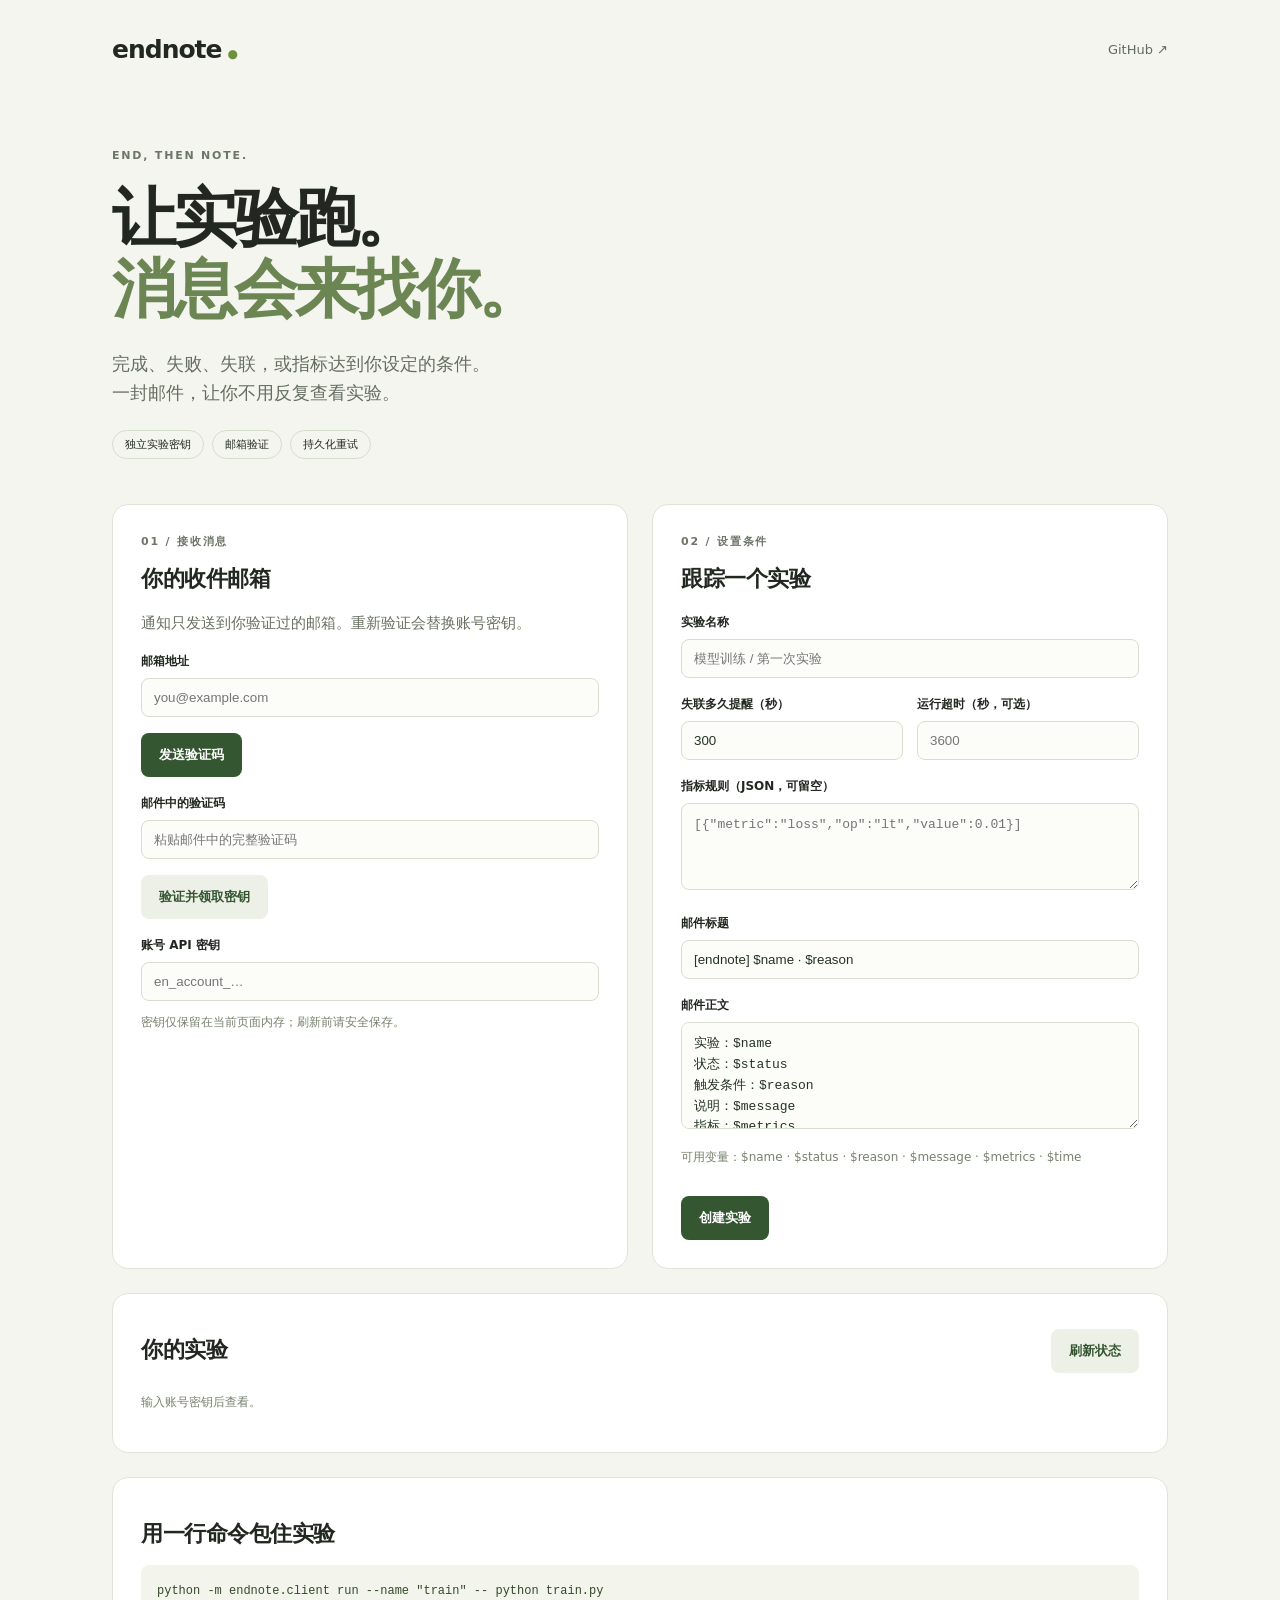
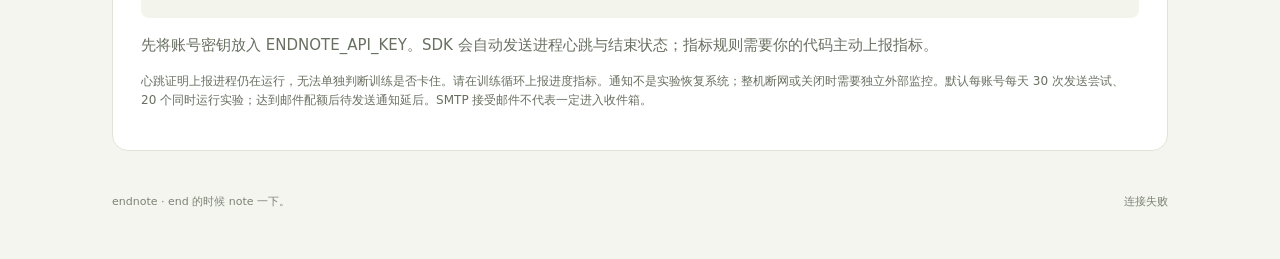
==== endnote/web/index.html @ 96bb0933 "Build endnote experiment email notification API and skill" ====
<!doctype html>
<html lang="zh-CN"><head><meta charset="utf-8"><meta name="viewport" content="width=device-width,initial-scale=1"><title>endnote · end 的时候 note 一下</title><link rel="stylesheet" href="./style.css"><script src="./app.js" defer></script></head>
<body><main>
<nav><a class="brand" href="./">endnote<span>●</span></a><a href="https://github.com/hanhan761/endnote" target="_blank" rel="noopener noreferrer">GitHub ↗</a></nav>
<header><p class="eyebrow">END, THEN NOTE.</p><h1>让实验跑。<br><span>消息会来找你。</span></h1><p class="intro">完成、失败、失联，或指标达到你设定的条件。<br>一封邮件，让你不用反复查看实验。</p><div class="pills"><span>独立实验密钥</span><span>邮箱验证</span><span>持久化重试</span></div></header>
<div id="notice" role="status" aria-live="polite"></div>
<section class="grid">
<article><div class="step">01 / 接收消息</div><h2>你的收件邮箱</h2><p>通知只发送到你验证过的邮箱。重新验证会替换账号密钥。</p>
<label for="email">邮箱地址</label><input id="email" type="email" placeholder="you@example.com" autocomplete="email">
<button id="request">发送验证码</button>
<label for="code">邮件中的验证码</label><input id="code" type="password" autocomplete="off" placeholder="粘贴邮件中的完整验证码">
<button id="verify" class="secondary">验证并领取密钥</button><label for="key">账号 API 密钥</label><input id="key" type="password" autocomplete="off" placeholder="en_account_…">
<p class="small">密钥仅保留在当前页面内存；刷新前请安全保存。</p></article>
<article><div class="step">02 / 设置条件</div><h2>跟踪一个实验</h2><label for="name">实验名称</label><input id="name" placeholder="模型训练 / 第一次实验">
<div class="pair"><div><label for="heartbeat">失联多久提醒（秒）</label><input id="heartbeat" type="number" min="30" max="86400" value="300"></div><div><label for="runtime">运行超时（秒，可选）</label><input id="runtime" type="number" min="30" max="2592000" placeholder="3600"></div></div>
<label for="rules">指标规则（JSON，可留空）</label><textarea id="rules" rows="3" placeholder='[{"metric":"loss","op":"lt","value":0.01}]'></textarea>
<label for="subject">邮件标题</label><input id="subject" value="[endnote] $name · $reason">
<label for="body">邮件正文</label><textarea id="body" rows="4">实验：$name
状态：$status
触发条件：$reason
说明：$message
指标：$metrics</textarea><p class="small">可用变量：$name · $status · $reason · $message · $metrics · $time</p><button id="create">创建实验</button></article>
</section>
<section class="result" id="result" hidden><div class="step">03 / 连接你的代码</div><h2>实验已创建</h2><p>保存这个实验密钥；它只能上报此实验。创建后即开始检测心跳，请及时接入。</p><pre id="credentials"></pre><p>向以下地址 POST JSON，以 Bearer 实验密钥鉴权：</p><pre id="endpoint"></pre><pre>{"event_id":"unique-id","type":"heartbeat"}</pre><p>结束时将 type 换成 succeeded / failed。指标上报示例：</p><pre>{"event_id":"another-id","type":"metric","metrics":{"loss":0.005}}</pre></section>
<section class="tasks"><div class="sectionline"><h2>你的实验</h2><button id="refresh" class="secondary">刷新状态</button></div><div id="tasks"><p class="small">输入账号密钥后查看。</p></div><pre id="detail" hidden></pre></section>
<section class="usage"><h2>用一行命令包住实验</h2><pre>python -m endnote.client run --name "train" -- python train.py</pre><p>先将账号密钥放入 ENDNOTE_API_KEY。SDK 会自动发送进程心跳与结束状态；指标规则需要你的代码主动上报指标。</p><p class="small">心跳证明上报进程仍在运行，无法单独判断训练是否卡住。请在训练循环上报进度指标。通知不是实验恢复系统；整机断网或关闭时需要独立外部监控。默认每账号每天 30 次发送尝试、20 个同时运行实验；达到邮件配额后待发送通知延后。SMTP 接受邮件不代表一定进入收件箱。</p></section>
<footer>endnote · end 的时候 note 一下。<span id="health">正在连接服务…</span></footer>
</main></body></html>
---- endnote/web/style.css ----
*{box-sizing:border-box}body{margin:0;background:#f5f5f0;color:#222821;font:15px/1.6 system-ui,-apple-system,"Segoe UI",sans-serif}main{max-width:1120px;margin:auto;padding:30px 32px}nav{display:flex;align-items:center;justify-content:space-between}a{color:inherit;text-decoration:none}.brand{font-size:25px;font-weight:800;letter-spacing:-1px}.brand span{color:#6b913c;font-size:12px;margin-left:6px}nav>a:last-child{font-size:13px;color:#626b60}header{padding:66px 0 45px}.eyebrow,.step{font-size:11px;font-weight:700;letter-spacing:1.8px;color:#6c7567}h1{font-size:64px;line-height:1.12;letter-spacing:-3px;margin:18px 0 24px}h1 span{color:#6c8653}.intro{font-size:18px;color:#656e61}.pills{display:flex;gap:8px;margin-top:22px}.pills span{font-size:11px;padding:5px 12px;border:1px solid #d5ddcb;border-radius:30px}.grid{display:grid;grid-template-columns:1fr 1fr;gap:24px}article,.result,.tasks,.usage{padding:28px;background:#fff;border:1px solid #e0e4d8;border-radius:16px;margin-bottom:24px}h2{font-size:22px;letter-spacing:-.5px;margin:10px 0 14px}article p,.result p,.usage p{color:#687061}label{display:block;font-size:12px;font-weight:600;margin:17px 0 7px}input,textarea{font:14px/1.5 inherit;width:100%;padding:11px 12px;border:1px solid #d8decf;border-radius:8px;background:#fcfdf9;color:#243321}textarea{font:13px/1.6 ui-monospace,monospace;resize:vertical}input:focus,textarea:focus{outline:2px solid #a8bb90;outline-offset:2px}button{margin-top:16px;background:#345631;color:white;border:0;border-radius:8px;padding:12px 18px;cursor:pointer;font-weight:600;min-height:44px}button:hover{background:#476e41}button:disabled{opacity:.55;cursor:wait}.secondary{background:#edf0e6;color:#345631}.secondary:hover{background:#dfe6d5}.small{font-size:12px;color:#77816e}.pair{display:grid;grid-template-columns:1fr 1fr;gap:14px}pre{overflow:auto;white-space:pre-wrap;overflow-wrap:anywhere;background:#f3f5ed;border-radius:8px;padding:16px;font:12px/1.7 ui-monospace,monospace;color:#344a2a}.sectionline{display:flex;align-items:center;justify-content:space-between}.sectionline button{margin:0}.task{display:flex;justify-content:space-between;align-items:center;padding:12px 0;border-top:1px solid #e9eddf;gap:14px}.task strong{display:block}.task span{font-size:12px;color:#737e6b}.task button{margin:0;padding:8px 12px}#notice{padding:12px 16px;border-radius:8px;background:#e9efdd;margin-bottom:24px;display:none}#notice.error{background:#fff0e5;color:#8b4625}footer{display:flex;justify-content:space-between;font-size:11px;color:#7b8374;padding:18px 0}#health{margin-left:16px}@media(max-width:760px){main{padding:20px}header{padding:42px 0 32px}h1{font-size:46px;letter-spacing:-2px}.grid{grid-template-columns:1fr;gap:0}article,.result,.tasks,.usage{padding:22px}.pair{grid-template-columns:1fr}footer{display:block}#health{display:block;margin:8px 0}}
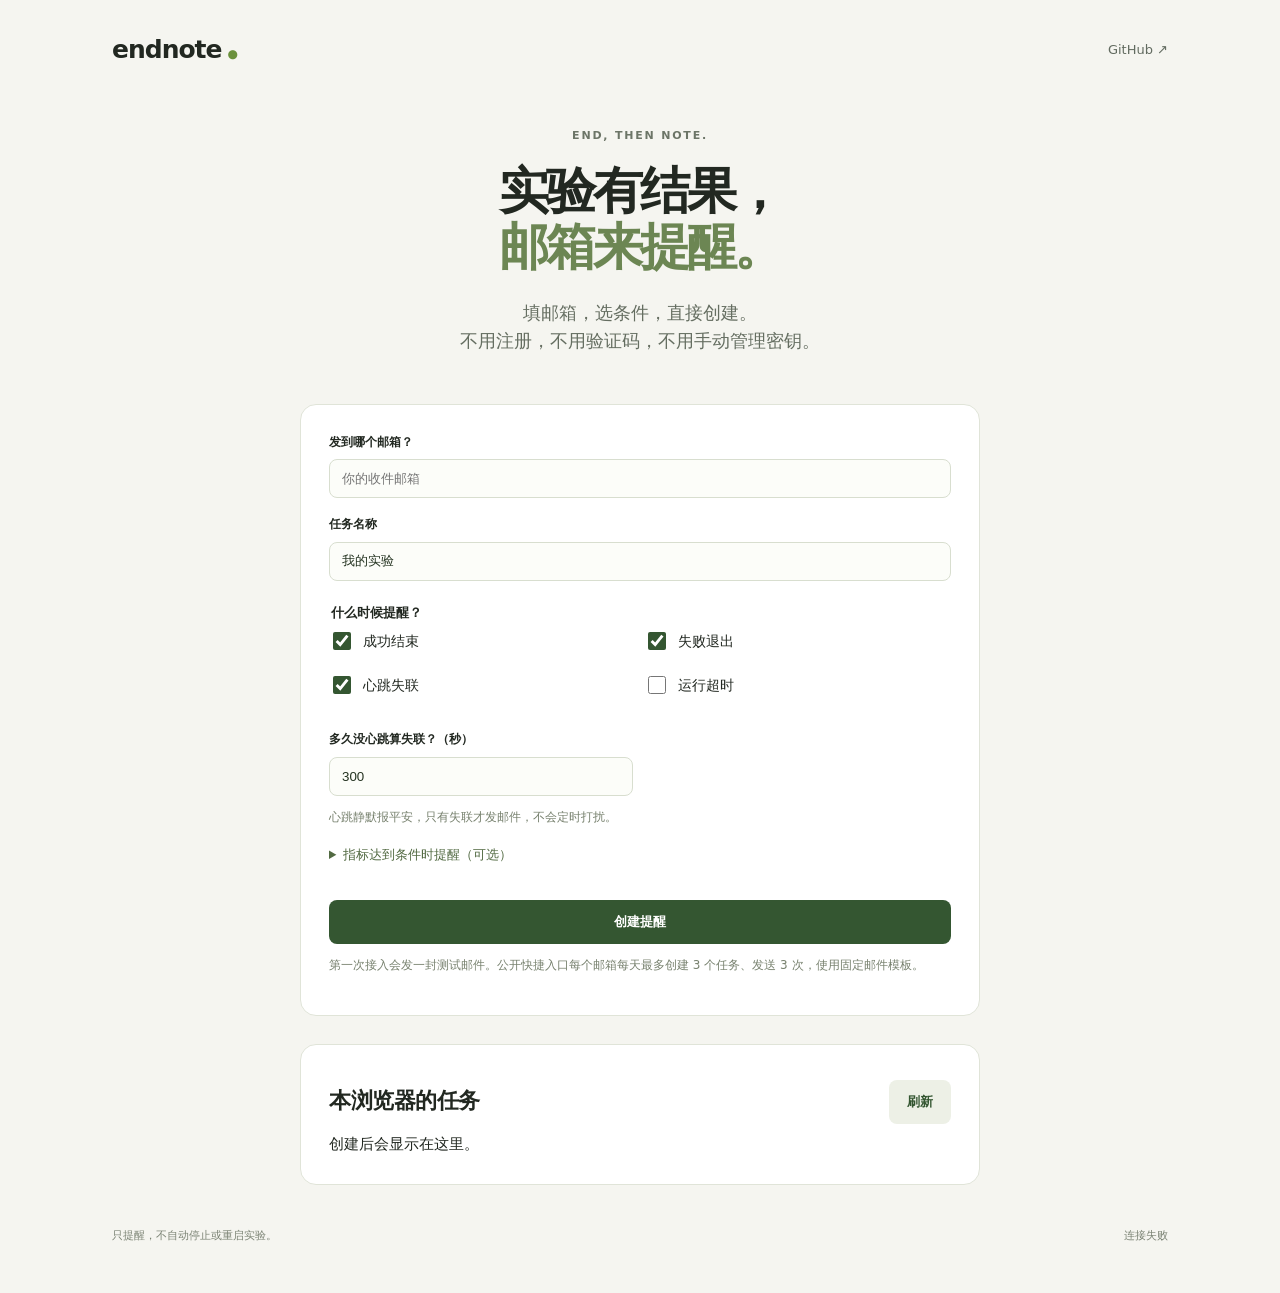
==== commit 1488f701: "Simplify email entry and add global one-click recipient blocking" ====
--- a/endnote/web/index.html
+++ b/endnote/web/index.html
@@ -1,28 +1,25 @@
 <!doctype html>
-<html lang="zh-CN"><head><meta charset="utf-8"><meta name="viewport" content="width=device-width,initial-scale=1"><title>endnote · end 的时候 note 一下</title><link rel="stylesheet" href="./style.css"><script src="./app.js" defer></script></head>
+<html lang="zh-CN"><head><meta charset="utf-8"><meta name="viewport" content="width=device-width,initial-scale=1"><title>endnote · 实验提醒</title><link rel="stylesheet" href="./style.css"><script src="./app.js" defer></script></head>
 <body><main>
 <nav><a class="brand" href="./">endnote<span>●</span></a><a href="https://github.com/hanhan761/endnote" target="_blank" rel="noopener noreferrer">GitHub ↗</a></nav>
-<header><p class="eyebrow">END, THEN NOTE.</p><h1>让实验跑。<br><span>消息会来找你。</span></h1><p class="intro">完成、失败、失联，或指标达到你设定的条件。<br>一封邮件，让你不用反复查看实验。</p><div class="pills"><span>独立实验密钥</span><span>邮箱验证</span><span>持久化重试</span></div></header>
+<header><p class="eyebrow">END, THEN NOTE.</p><h1>实验有结果，<br><span>邮箱来提醒。</span></h1><p class="intro">填邮箱，选条件，直接创建。<br>不用注册，不用验证码，不用手动管理密钥。</p></header>
 <div id="notice" role="status" aria-live="polite"></div>
-<section class="grid">
-<article><div class="step">01 / 接收消息</div><h2>你的收件邮箱</h2><p>通知只发送到你验证过的邮箱。重新验证会替换账号密钥。</p>
-<label for="email">邮箱地址</label><input id="email" type="email" placeholder="you@example.com" autocomplete="email">
-<button id="request">发送验证码</button>
-<label for="code">邮件中的验证码</label><input id="code" type="password" autocomplete="off" placeholder="粘贴邮件中的完整验证码">
-<button id="verify" class="secondary">验证并领取密钥</button><label for="key">账号 API 密钥</label><input id="key" type="password" autocomplete="off" placeholder="en_account_…">
-<p class="small">密钥仅保留在当前页面内存；刷新前请安全保存。</p></article>
-<article><div class="step">02 / 设置条件</div><h2>跟踪一个实验</h2><label for="name">实验名称</label><input id="name" placeholder="模型训练 / 第一次实验">
-<div class="pair"><div><label for="heartbeat">失联多久提醒（秒）</label><input id="heartbeat" type="number" min="30" max="86400" value="300"></div><div><label for="runtime">运行超时（秒，可选）</label><input id="runtime" type="number" min="30" max="2592000" placeholder="3600"></div></div>
-<label for="rules">指标规则（JSON，可留空）</label><textarea id="rules" rows="3" placeholder='[{"metric":"loss","op":"lt","value":0.01}]'></textarea>
-<label for="subject">邮件标题</label><input id="subject" value="[endnote] $name · $reason">
-<label for="body">邮件正文</label><textarea id="body" rows="4">实验：$name
-状态：$status
-触发条件：$reason
-说明：$message
-指标：$metrics</textarea><p class="small">可用变量：$name · $status · $reason · $message · $metrics · $time</p><button id="create">创建实验</button></article>
-</section>
-<section class="result" id="result" hidden><div class="step">03 / 连接你的代码</div><h2>实验已创建</h2><p>保存这个实验密钥；它只能上报此实验。创建后即开始检测心跳，请及时接入。</p><pre id="credentials"></pre><p>向以下地址 POST JSON，以 Bearer 实验密钥鉴权：</p><pre id="endpoint"></pre><pre>{"event_id":"unique-id","type":"heartbeat"}</pre><p>结束时将 type 换成 succeeded / failed。指标上报示例：</p><pre>{"event_id":"another-id","type":"metric","metrics":{"loss":0.005}}</pre></section>
-<section class="tasks"><div class="sectionline"><h2>你的实验</h2><button id="refresh" class="secondary">刷新状态</button></div><div id="tasks"><p class="small">输入账号密钥后查看。</p></div><pre id="detail" hidden></pre></section>
-<section class="usage"><h2>用一行命令包住实验</h2><pre>python -m endnote.client run --name "train" -- python train.py</pre><p>先将账号密钥放入 ENDNOTE_API_KEY。SDK 会自动发送进程心跳与结束状态；指标规则需要你的代码主动上报指标。</p><p class="small">心跳证明上报进程仍在运行，无法单独判断训练是否卡住。请在训练循环上报进度指标。通知不是实验恢复系统；整机断网或关闭时需要独立外部监控。默认每账号每天 30 次发送尝试、20 个同时运行实验；达到邮件配额后待发送通知延后。SMTP 接受邮件不代表一定进入收件箱。</p></section>
-<footer>endnote · end 的时候 note 一下。<span id="health">正在连接服务…</span></footer>
+<article class="setup">
+<label for="email">发到哪个邮箱？</label><input id="email" type="email" placeholder="你的收件邮箱" autocomplete="email">
+<label for="name">任务名称</label><input id="name" maxlength="60" value="我的实验">
+<fieldset><legend>什么时候提醒？</legend><div class="conditions">
+<label><input id="success" type="checkbox" checked>成功结束</label>
+<label><input id="failure" type="checkbox" checked>失败退出</label>
+<label><input id="lost" type="checkbox" checked>心跳失联</label>
+<label><input id="overtime" type="checkbox">运行超时</label>
+</div></fieldset>
+<div class="pair"><div id="heartbeat-field"><label for="heartbeat">多久没心跳算失联？（秒）</label><input id="heartbeat" type="number" min="30" max="86400" value="300"></div><div id="runtime-field" hidden><label for="runtime">运行超时（秒）</label><input id="runtime" type="number" min="30" max="2592000" value="3600"></div></div>
+<p class="small">心跳静默报平安，只有失联才发邮件，不会定时打扰。</p>
+<details><summary>指标达到条件时提醒（可选）</summary><div class="pair"><div><label for="metric">指标名</label><input id="metric" placeholder="loss"></div><div><label for="op">条件</label><select id="op"><option value="lt">小于</option><option value="lte">小于等于</option><option value="gt">大于</option><option value="gte">大于等于</option><option value="eq">等于</option></select></div></div><label for="threshold">阈值</label><input id="threshold" type="number" step="any" placeholder="0.01"><p class="small">指标需要实验代码主动上报。下载的命令包装器只上报心跳和结束状态。</p></details>
+<button id="create">创建提醒</button>
+<p class="small">第一次接入会发一封测试邮件。公开快捷入口每个邮箱每天最多创建 3 个任务、发送 3 次，使用固定邮件模板。</p>
+</article>
+<section class="result" id="result" hidden><h2>提醒已创建</h2><p id="result-text"></p><button id="download">下载接入文件</button><p>将文件放到实验目录，用它启动你原本的实验命令：</p><pre>python endnote-task.py -- python train.py</pre><p class="small">把 python train.py 换成你自己的命令。接入文件仅对应此实验，请不要公开分享。创建后即开始计时，勾选失联提醒时请及时接入。</p><details><summary>代码 / HTTP API 接入</summary><p>下方配置可供实验程序读取，无需手动申请凭证：</p><pre id="integration"></pre></details></section>
+<section class="tasks"><div class="sectionline"><h2>本浏览器的任务</h2><button id="refresh" class="secondary">刷新</button></div><div id="tasks"></div><pre id="detail" hidden></pre></section>
+<footer><span>只提醒，不自动停止或重启实验。</span><span id="health">正在连接…</span></footer>
 </main></body></html>
--- a/endnote/web/style.css
+++ b/endnote/web/style.css
@@ -1 +1,2 @@
-*{box-sizing:border-box}body{margin:0;background:#f5f5f0;color:#222821;font:15px/1.6 system-ui,-apple-system,"Segoe UI",sans-serif}main{max-width:1120px;margin:auto;padding:30px 32px}nav{display:flex;align-items:center;justify-content:space-between}a{color:inherit;text-decoration:none}.brand{font-size:25px;font-weight:800;letter-spacing:-1px}.brand span{color:#6b913c;font-size:12px;margin-left:6px}nav>a:last-child{font-size:13px;color:#626b60}header{padding:66px 0 45px}.eyebrow,.step{font-size:11px;font-weight:700;letter-spacing:1.8px;color:#6c7567}h1{font-size:64px;line-height:1.12;letter-spacing:-3px;margin:18px 0 24px}h1 span{color:#6c8653}.intro{font-size:18px;color:#656e61}.pills{display:flex;gap:8px;margin-top:22px}.pills span{font-size:11px;padding:5px 12px;border:1px solid #d5ddcb;border-radius:30px}.grid{display:grid;grid-template-columns:1fr 1fr;gap:24px}article,.result,.tasks,.usage{padding:28px;background:#fff;border:1px solid #e0e4d8;border-radius:16px;margin-bottom:24px}h2{font-size:22px;letter-spacing:-.5px;margin:10px 0 14px}article p,.result p,.usage p{color:#687061}label{display:block;font-size:12px;font-weight:600;margin:17px 0 7px}input,textarea{font:14px/1.5 inherit;width:100%;padding:11px 12px;border:1px solid #d8decf;border-radius:8px;background:#fcfdf9;color:#243321}textarea{font:13px/1.6 ui-monospace,monospace;resize:vertical}input:focus,textarea:focus{outline:2px solid #a8bb90;outline-offset:2px}button{margin-top:16px;background:#345631;color:white;border:0;border-radius:8px;padding:12px 18px;cursor:pointer;font-weight:600;min-height:44px}button:hover{background:#476e41}button:disabled{opacity:.55;cursor:wait}.secondary{background:#edf0e6;color:#345631}.secondary:hover{background:#dfe6d5}.small{font-size:12px;color:#77816e}.pair{display:grid;grid-template-columns:1fr 1fr;gap:14px}pre{overflow:auto;white-space:pre-wrap;overflow-wrap:anywhere;background:#f3f5ed;border-radius:8px;padding:16px;font:12px/1.7 ui-monospace,monospace;color:#344a2a}.sectionline{display:flex;align-items:center;justify-content:space-between}.sectionline button{margin:0}.task{display:flex;justify-content:space-between;align-items:center;padding:12px 0;border-top:1px solid #e9eddf;gap:14px}.task strong{display:block}.task span{font-size:12px;color:#737e6b}.task button{margin:0;padding:8px 12px}#notice{padding:12px 16px;border-radius:8px;background:#e9efdd;margin-bottom:24px;display:none}#notice.error{background:#fff0e5;color:#8b4625}footer{display:flex;justify-content:space-between;font-size:11px;color:#7b8374;padding:18px 0}#health{margin-left:16px}@media(max-width:760px){main{padding:20px}header{padding:42px 0 32px}h1{font-size:46px;letter-spacing:-2px}.grid{grid-template-columns:1fr;gap:0}article,.result,.tasks,.usage{padding:22px}.pair{grid-template-columns:1fr}footer{display:block}#health{display:block;margin:8px 0}}+*{box-sizing:border-box}body{margin:0;background:#f5f5f0;color:#222821;font:15px/1.6 system-ui,-apple-system,"Segoe UI",sans-serif}main{max-width:1120px;margin:auto;padding:30px 32px}nav{display:flex;align-items:center;justify-content:space-between}a{color:inherit;text-decoration:none}.brand{font-size:25px;font-weight:800;letter-spacing:-1px}.brand span{color:#6b913c;font-size:12px;margin-left:6px}nav>a:last-child{font-size:13px;color:#626b60}header{padding:66px 0 45px}.eyebrow,.step{font-size:11px;font-weight:700;letter-spacing:1.8px;color:#6c7567}h1{font-size:64px;line-height:1.12;letter-spacing:-3px;margin:18px 0 24px}h1 span{color:#6c8653}.intro{font-size:18px;color:#656e61}.pills{display:flex;gap:8px;margin-top:22px}.pills span{font-size:11px;padding:5px 12px;border:1px solid #d5ddcb;border-radius:30px}.grid{display:grid;grid-template-columns:1fr 1fr;gap:24px}article,.result,.tasks,.usage{padding:28px;background:#fff;border:1px solid #e0e4d8;border-radius:16px;margin-bottom:24px}h2{font-size:22px;letter-spacing:-.5px;margin:10px 0 14px}article p,.result p,.usage p{color:#687061}label{display:block;font-size:12px;font-weight:600;margin:17px 0 7px}input,textarea{font:14px/1.5 inherit;width:100%;padding:11px 12px;border:1px solid #d8decf;border-radius:8px;background:#fcfdf9;color:#243321}textarea{font:13px/1.6 ui-monospace,monospace;resize:vertical}input:focus,textarea:focus{outline:2px solid #a8bb90;outline-offset:2px}button{margin-top:16px;background:#345631;color:white;border:0;border-radius:8px;padding:12px 18px;cursor:pointer;font-weight:600;min-height:44px}button:hover{background:#476e41}button:disabled{opacity:.55;cursor:wait}.secondary{background:#edf0e6;color:#345631}.secondary:hover{background:#dfe6d5}.small{font-size:12px;color:#77816e}.pair{display:grid;grid-template-columns:1fr 1fr;gap:14px}pre{overflow:auto;white-space:pre-wrap;overflow-wrap:anywhere;background:#f3f5ed;border-radius:8px;padding:16px;font:12px/1.7 ui-monospace,monospace;color:#344a2a}.sectionline{display:flex;align-items:center;justify-content:space-between}.sectionline button{margin:0}.task{display:flex;justify-content:space-between;align-items:center;padding:12px 0;border-top:1px solid #e9eddf;gap:14px}.task strong{display:block}.task span{font-size:12px;color:#737e6b}.task button{margin:0;padding:8px 12px}#notice{padding:12px 16px;border-radius:8px;background:#e9efdd;margin-bottom:24px;display:none}#notice.error{background:#fff0e5;color:#8b4625}footer{display:flex;justify-content:space-between;font-size:11px;color:#7b8374;padding:18px 0}#health{margin-left:16px}@media(max-width:760px){main{padding:20px}header{padding:42px 0 32px}h1{font-size:46px;letter-spacing:-2px}.grid{grid-template-columns:1fr;gap:0}article,.result,.tasks,.usage{padding:22px}.pair{grid-template-columns:1fr}footer{display:block}#health{display:block;margin:8px 0}}
+.setup{max-width:680px;margin:0 auto 28px}.setup>label:first-child{margin-top:0}fieldset{border:0;padding:0;margin:22px 0 10px}legend{font-size:13px;font-weight:600}.conditions{display:grid;grid-template-columns:1fr 1fr;gap:8px}.conditions label{display:flex;align-items:center;gap:9px;margin:6px 0;font-size:14px;font-weight:400}.conditions input{width:18px;height:18px;padding:0;accent-color:#345631}select{width:100%;padding:12px;border:1px solid #d8decf;border-radius:8px;background:#fcfdf9}details{margin:18px 0}summary{cursor:pointer;color:#526a42;font-size:13px}.setup button{width:100%}[hidden]{display:none!important}header{text-align:center;padding:46px 0 30px}h1{font-size:50px}.tasks,.result{max-width:680px;margin:0 auto 24px}@media(max-width:760px){h1{font-size:38px}}
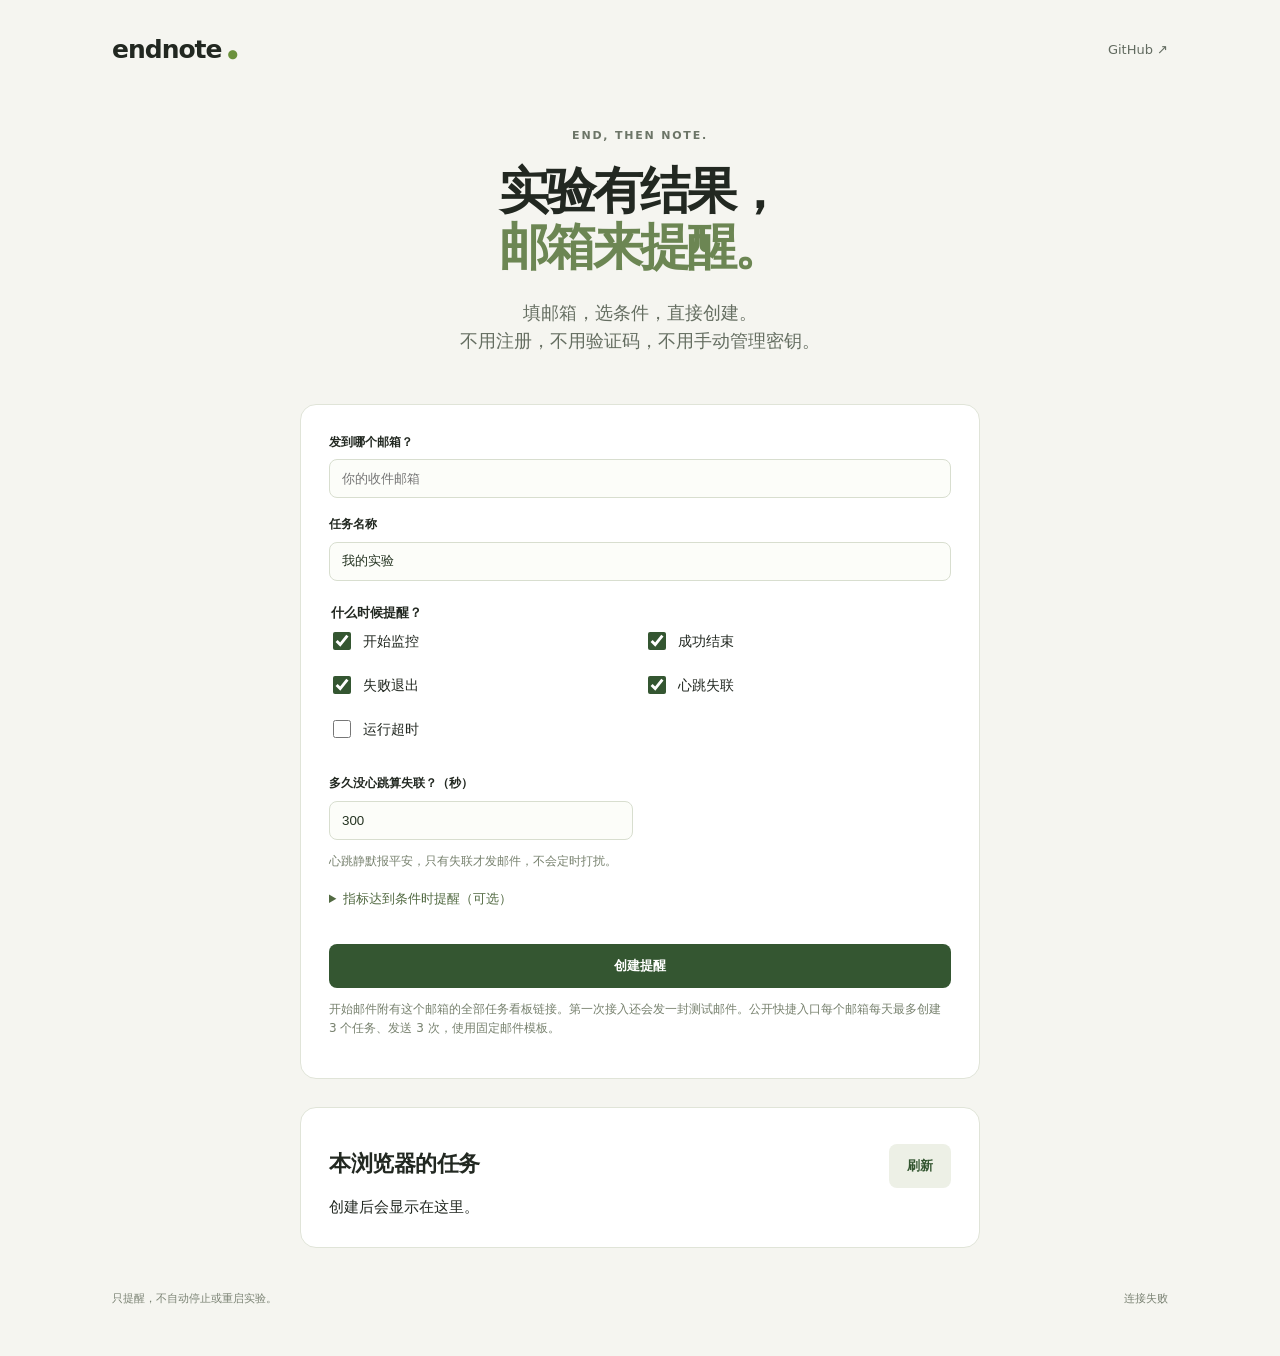
==== commit 8b73c5e3: "Add start notifications and private recipient task dashboard" ====
--- a/endnote/web/index.html
+++ b/endnote/web/index.html
@@ -8,6 +8,7 @@
 <label for="email">发到哪个邮箱？</label><input id="email" type="email" placeholder="你的收件邮箱" autocomplete="email">
 <label for="name">任务名称</label><input id="name" maxlength="60" value="我的实验">
 <fieldset><legend>什么时候提醒？</legend><div class="conditions">
+<label><input id="started" type="checkbox" checked>开始监控</label>
 <label><input id="success" type="checkbox" checked>成功结束</label>
 <label><input id="failure" type="checkbox" checked>失败退出</label>
 <label><input id="lost" type="checkbox" checked>心跳失联</label>
@@ -17,7 +18,7 @@
 <p class="small">心跳静默报平安，只有失联才发邮件，不会定时打扰。</p>
 <details><summary>指标达到条件时提醒（可选）</summary><div class="pair"><div><label for="metric">指标名</label><input id="metric" placeholder="loss"></div><div><label for="op">条件</label><select id="op"><option value="lt">小于</option><option value="lte">小于等于</option><option value="gt">大于</option><option value="gte">大于等于</option><option value="eq">等于</option></select></div></div><label for="threshold">阈值</label><input id="threshold" type="number" step="any" placeholder="0.01"><p class="small">指标需要实验代码主动上报。下载的命令包装器只上报心跳和结束状态。</p></details>
 <button id="create">创建提醒</button>
-<p class="small">第一次接入会发一封测试邮件。公开快捷入口每个邮箱每天最多创建 3 个任务、发送 3 次，使用固定邮件模板。</p>
+<p class="small">开始邮件附有这个邮箱的全部任务看板链接。第一次接入还会发一封测试邮件。公开快捷入口每个邮箱每天最多创建 3 个任务、发送 3 次，使用固定邮件模板。</p>
 </article>
 <section class="result" id="result" hidden><h2>提醒已创建</h2><p id="result-text"></p><button id="download">下载接入文件</button><p>将文件放到实验目录，用它启动你原本的实验命令：</p><pre>python endnote-task.py -- python train.py</pre><p class="small">把 python train.py 换成你自己的命令。接入文件仅对应此实验，请不要公开分享。创建后即开始计时，勾选失联提醒时请及时接入。</p><details><summary>代码 / HTTP API 接入</summary><p>下方配置可供实验程序读取，无需手动申请凭证：</p><pre id="integration"></pre></details></section>
 <section class="tasks"><div class="sectionline"><h2>本浏览器的任务</h2><button id="refresh" class="secondary">刷新</button></div><div id="tasks"></div><pre id="detail" hidden></pre></section>
